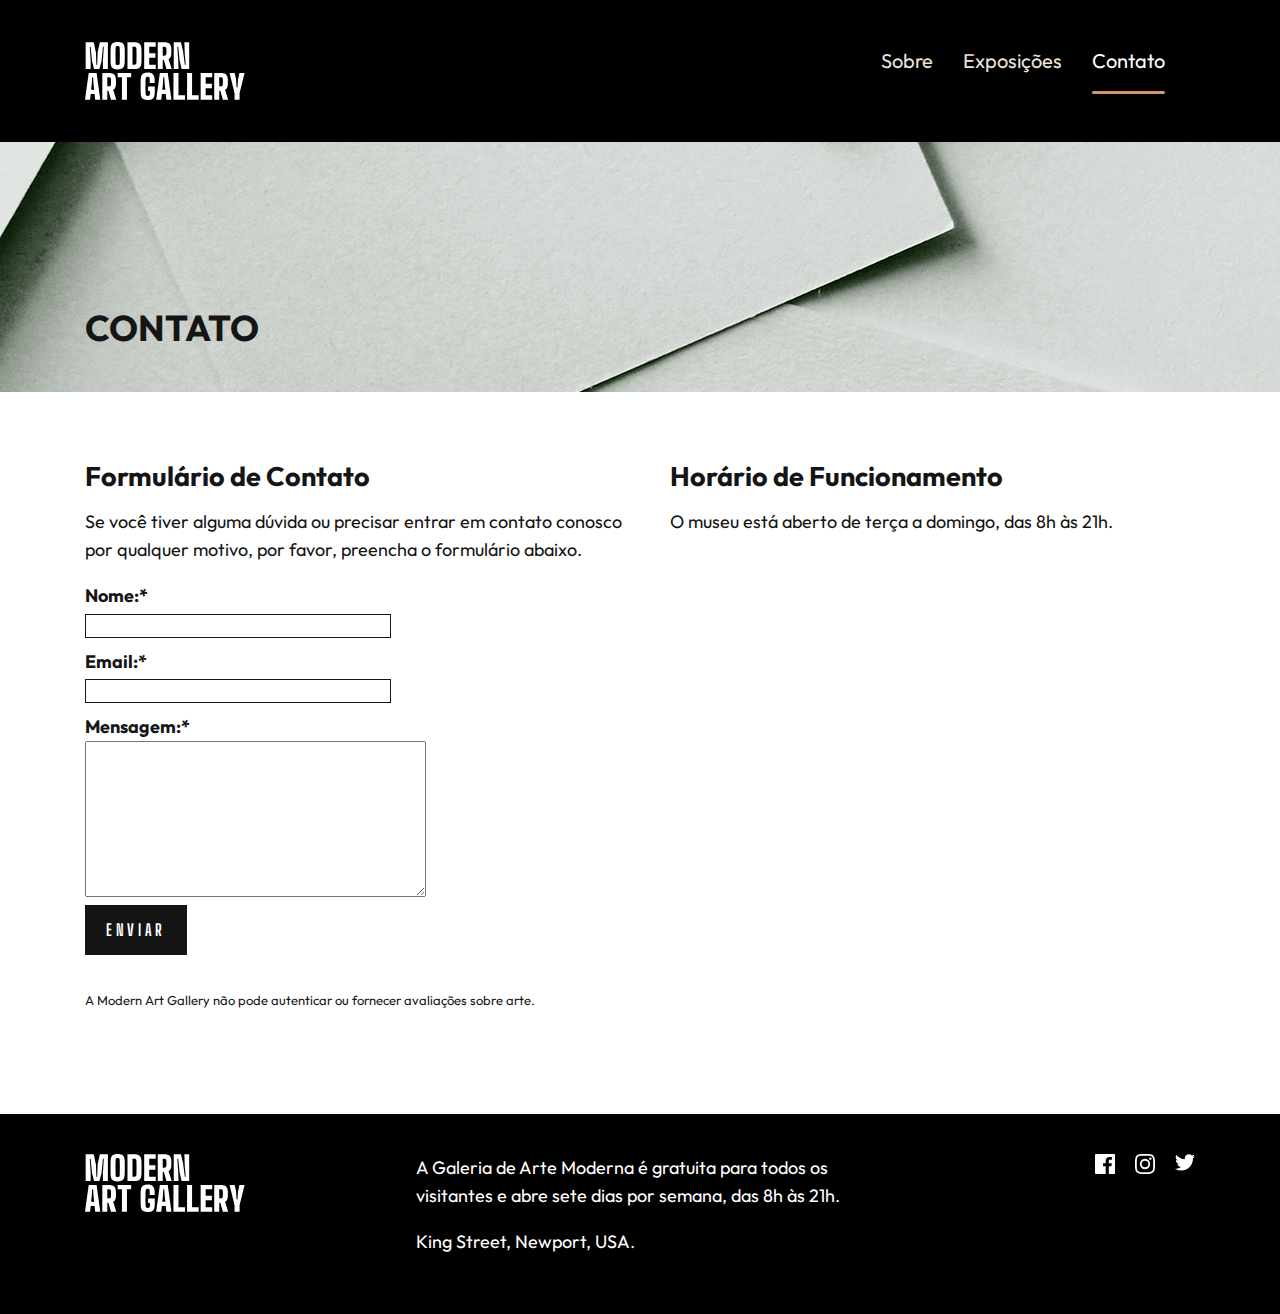
==== contato.html @ 8128df51 "envio ficheiros" ====
<!DOCTYPE html>
<html lang="en">

<head>
  <meta charset="UTF-8">
  <meta name="viewport" content="width=device-width, initial-scale=1.0">
  <link rel="preconnect" href="https://fonts.googleapis.com">
  <link rel="preconnect" href="https://fonts.gstatic.com" crossorigin>
  <link
    href="https://fonts.googleapis.com/css2?family=Big+Shoulders+Display:wght@900&family=Outfit:wght@300&display=swap"
    rel="stylesheet">


  <link rel="stylesheet" href="./assets/css/contact.css">
  <link rel="stylesheet" href="./assets/css/style.css">

  <link rel="icon" type="image/png" sizes="32x32" href="./assets/images/favicon.png">

  <title>Modern Art Gallery - Exposições</title>
</head>

<body>
  <header class="head">
    <div class="container flex">
      <div class="logo">
        <a href="./index.html"><img src="./assets/images/logo.svg" alt="Logo Art Gallery"></a>
      </div>
      <nav class="nav-menu flex">
        <button class="menu-toggle" data-menu="button" aria-expanded="false" aria-controls="menu"></button>
        <ul class="menu flex" data-menu="list" id="menu">
          <li><a href="./sobre.html">Sobre</a></li>
          <li><a href="./exposicoes.html">Exposições</a></li>
          <li><a href="./contato.html">Contato</a></li>
        </ul>
      </nav>
    </div>
  </header>

  <main class="contato-banner-in">
    <div class="container flex">
      <h1>Contato</h1>
    </div>
  </main>

  <section class="">
    <div class="container">

      <div class="contato flex">

        <div class="cont-row">
          <h2>Formulário de Contato</h2>
          <p>Se você tiver alguma dúvida ou precisar entrar em contato conosco por qualquer motivo, por favor, preencha
            o formulário abaixo.</p>


          <form action="">
            <div>
              <label for="nome">Nome:*</label><br>
              <input type="text" name="nome" id="nome" required>
            </div>

            <div>
              <label for="email">Email:*</label><br>
              <input type="email" name="email" id="email" required>
            </div>

            <div>
              <label for="mensagem">Mensagem:*</label><br>
              <textarea id="mensagem" name="mensagem" rows="10" cols="40" required></textarea>
            </div>

            <div>
              <input type="button" value="Enviar" id="enviar">
            </div>
          </form>
          <span class="autenticar">A Modern Art Gallery não pode autenticar ou fornecer avaliações sobre arte.</span>

        </div>

        <div class="cont-row">
          <div class="col-2-right grid">
            <h2>Horário de Funcionamento</h2>
            <p>O museu está aberto de terça a domingo, das 8h às 21h. </p>

            <iframe
              src="https://www.google.com/maps/embed?pb=!1m18!1m12!1m3!1d1777.3038270227792!2d-71.31180523156215!3d41.481367545946256!2m3!1f0!2f0!3f0!3m2!1i1024!2i768!4f13.1!3m3!1m2!1s0x89e5af5d9ad9f351%3A0x9bf38f9aed123934!2s99%20King%20St%2C%20Newport%2C%20RI%2002840%2C%20EUA!5e0!3m2!1spt-PT!2spt!4v1680274424813!5m2!1spt-PT!2spt"
              width="100%" height="450" style="border:0;" loading="lazy"
              referrerpolicy="no-referrer-when-downgrade"></iframe>
          </div>


        </div>
      </div>

    </div>
  </section>




  <footer class="footer">
    <div class="container flex">
      <div class="logo-footer">
        <a href="./index.html"><img src="./assets/images/logo.svg" alt="Logo" width="160" height="58"></a>
      </div>
      <div class="copy">
        <p>A Galeria de Arte Moderna é gratuita para todos os visitantes e abre sete dias por semana, das 8h às 21h.</p>
        <p>King Street, Newport, USA.</p>
      </div>
      <div class="sociais-footer">
        <ul class="sociais flex">
          <li><a href="#"><img src="./assets/images/icon-facebook.svg" alt="Facebook"></a></li>
          <li>
            <a href="#"><img src="./assets/images/icon-instagram.svg" alt="Instagram"></a>
          </li>
          <li>
            <a href="#"><img src="./assets/images/icon-twitter.svg" alt="Twitter"></a>
          </li>
        </ul>
      </div>

    </div>
  </footer>

  <script src="./assets/js/script.js"></script>

</body>

</html>
---- assets/css/contact.css ----
.contato-banner-in{
  margin-bottom: 70px;
  height: 250px;
  max-width: 100%;
  background: url(../images/contato.png);
}

.contato-banner-in > .container{
  height: 80%;
  align-items:flex-end;
  text-transform: uppercase;
}


.contato{
  gap: 30px;
}

form{
  margin-bottom: 30px;
}

input[type=text], input[type=email]{
  min-width: 300px;
  margin-bottom: 10px;
  border: 1px solid var(--black);
  height: 20px;
 }

label{
  font-weight: bold;
}

 input[type=text]:focus {
  border: 5px solid var(--bronze);
}

#enviar{
  font:var(--btn);
  letter-spacing: 3.7px;
  font-weight: bold;
  cursor: pointer;
  background: var(--black);
  padding: 0px 20px;
  height: 50px;
  color: var(--white);
  text-transform: uppercase;
  border: 1px solid transparent;
}

#enviar:hover{
  background-color: var(--bronze);
}

.autenticar{
  font-size: 13px;
}

.cont-row{
  max-width: 50%;
}
---- assets/css/style.css ----
:root {
  --bronze: #d5966c;
  --black: #151515;
  --gray: #444;
  --gray-light: #848484;
  --white: #fff;
  --heading-xl: 6rem/5.5rem 'Big Shoulders Display', cursive;
  --heading-l: 4.375rem/4.375rem 'Big Shoulders Display', cursive;
  /* 70 */
  --heading-m: 3.75rem/3.75rem 'Big Shoulders Display', cursive;
  --body-m: 1.375rem/2rem 'Outfit', sans-serif;
  /* 22 */
  --body-s: 1.125rem/1.75rem 'Outfit', sans-serif;
  /* 20px */
  --btn: bold 1rem/1.75rem 'Big Shoulders Display', cursive;
  /* 20px */
}

body {
  padding: 0;
  margin: 0;
  color: var(--black);
  font: 1.125rem/1.75rem 'Outfit', sans-serif;
  /* 20px */
}

a {
  text-decoration: none;
}

h1,
h2,
h3,
h4 {
  padding: 0;
  margin: 0;
}

img {
  display: block;
}

ul>li {
  list-style: none;
}

.flex {
  display: flex;
}

.grid {
  display: grid;
}

.container {
  max-width: 1110px;
  margin: 0 auto;
  /* background-color: blanchedalmond;
  */
}

.head {
  background-color: #000;
  flex-wrap: wrap;
  padding: 20px 0;
}

.head>.flex {
  justify-content: space-between;
  align-items: center;
}

/*-------------------- MENU -------------------- */
.nav-menu {
  padding: 10px 30px;
}

.menu li {
  margin-left: 30px;
}

.menu li a {
  font: 1.25rem/1rem 'Outfit', sans-serif;
  text-align: center;
  color: #eee2da;
}

.menu li a:hover {
  color: #fff;
}

.menu a::after {
  content: "";
  display: block;
  height: 3px;
  width: 0;
  border-radius: 50px;
  margin-top: 15px;
  background-color: var(--bronze);
}

.menu a:hover::after {
  width: 100%;
  transition: 0.4s ease-in-out;
}

#menu-ativo a::after {
  content: "";
  display: block;
  height: 3px;
  width: 100%;
  border-radius: 50px;
  margin-top: 15px;
  background-color: var(--bronze);
}

#menu-ativo a {
  color: #fff;
}

[data-menu="button"] {
  display: none;
}


/*-------------------- BANNER HOME -------------------- */
.banner {
  background: linear-gradient(to right, var(--black) 50%, #FFF 50%);
}

.banner-container {
  display: grid;
  grid-template-columns: repeat(3, 1fr);
}

.banner-title,
.banner-content {
  padding-top: 190px;
}

.banner-title {
  background-color: var(--black);
  max-width: 285px;
}

.banner-title h1 {
  min-width: 575px;
  background: linear-gradient(to right, var(--black) 50%, #FFF 50%);
  -webkit-background-clip: text;
  -moz-background-clip: text;
  background-clip: text;
  color: transparent;
  filter: invert(100%);
  text-transform: uppercase;
  font: var(--heading-xl);
}

.banner-content {
  font: var(--body-m);
  color: var(--black);
  position: relative;
  left: -20%;
}

.banner-content-txt {
  min-width: 350px;
  color: var(--gray);
}

/*-------------------- BOTÕES -------------------- */
.btn {
  font: var(--btn);
  letter-spacing: 3.7px;
  font-weight: bold;
  cursor: pointer;
  margin-top: 60px;
}

.btn-content {
  background: var(--black);
  padding: 0px 20px;
  height: 50px;
}

.btn-content p {
  color: var(--white);
  align-self: center;
  text-transform: uppercase;
}

.btn-icon {
  width: 40px;
  height: 50px;
  background-color: var(--bronze);
  justify-content: center;
}

.btn-icon img {
  align-self: center;
}

.bg-bronze {
  background-color: var(--bronze);
  transition: 0.2s ease-in;
}

.bg-black {
  background-color: var(--black);
  transition: 0.2s ease-in;
}

/*-------------------- FEATURE -------------------- */
.featured {
  margin-top: 100px;
}

.featured img {
  max-width: 100%;
}

.featured>.grid {
  gap: 30px;
}

.row-1,
.row-2 {
  display: grid;
  grid-template-columns: repeat(3, 1fr);
  gap: 30px;
}

.col-1-left p {
  color: var(--gray);
}

.col-1-left h2 {
  font: var(--heading-m);
  margin-bottom: 30px;
  text-transform: uppercase;
}

.col-1-left p,
.row-2-txt p {
  font: var(--body-m);
}

.col-1-left {
  grid-column: 1/1;
  align-self: center;
}

.col-1-right {
  grid-column: 2/4;
}

.col-2-left {
  grid-column: 1/3;
}

.col-2-right {
  grid-column: 3/4;
  /* gap: 30px; */
}

.col-2-right-txt {
  max-height: 100%;
  max-width: 100%;
  background-color: var(--black);
  color: var(--white);
  align-content: center;
  padding: 20px 45px;
}

.col-2-right-txt h2 {
  font: var(--heading-m);
  text-transform: uppercase;
}

/*-------------------- FOOTER -------------------- */
.footer {
  margin-top: 100px;
  flex-wrap: wrap;
  background-color: #000;
  color: var(--white);
  font: var(--body-s);
  padding: 40px 0;
}

.footer .container {
  justify-content: space-between;
}

.logo-footer {
  align-self: flex-start;
}

.copy {
  max-width: 39ch;
}

.copy p {
  margin-top: 0;
}

.sociais {
  gap: 20px;
  margin: 0;
}

.sociais a:hover {
  filter: sepia(47%) saturate(3902%) hue-rotate(304deg) brightness(88%) contrast(87%);
}

@media screen and (max-width: 1140px) {
  .container {
    max-width: 90%;
    margin: 0 auto;
  }

  .banner-content {
    left: -70%;
  }

  .row-2-txt {
    padding: 20px 35px;
  }

  .col-2-right-txt h2 {
    font: 2.75rem/2.75rem 'Big Shoulders Display', cursive;
    margin-bottom: 0;
  }

  .col-2-right-txt p {
    margin-bottom: 0;
  }
}

@media screen and (max-width: 970px) {
  .banner {
    background: #fff;
  }

  .container.banner-container.grid {
    grid-template-columns: 1fr;
    grid-auto-rows: minmax(90px, auto);
    max-width: 100%;
    min-height: 700px;
    background: url(../images/tablet/image-hero-tablet.jpg) no-repeat;
    padding-left: 40%;
    box-sizing: border-box;
    align-content: center;
  }

  .banner-image {
    display: none;
  }

  .banner-title {
    background-color: transparent;
    max-width: unset;
    order: 1;
    padding-top: 0;
  }

  .banner-content {
    left: 0;
    padding-top: 0;
    order: 2;
    box-sizing: border-box;
  }

  .banner-title h1 {
    min-width: 100%;
    left: 0;
    background: unset;
    -webkit-background-clip: unset;
    -moz-background-clip: unset;
    background-clip: unset;
    color: var(--black);
    filter: invert(0%);
    font: var(--heading-l);
  }

  .banner-content {
    font: var(--body-s);
    max-width: 100%;
    padding: 0 10px;
  }

  .btn {
    margin-top: 30px;
  }

  .row-1,
  .row-2 {
    grid-template-rows: 1fr;
  }

  .col-1-left {
    font: var(--body-s);
  }

  .col-2-right-txt {
    padding: 10px;
    font: var(--body-s);
  }

  .about-row-2 img {
    height: 100%;
  }

  .artwork-image img {
    height: 100%;
  }

  .contato {
    flex-direction: column;
  }

  .contato>.cont-row {
    max-width: 100%;
  }

  .copy {
    max-width: 30ch;
  }

  .copy p {
    margin-top: 0;
    font-size: 16px;
  }
}

@media screen and (max-width: 800px) {
  body {
    font-size: 21px;
  }

  [data-menu="button"] {
    display: block;
    background-color: #000;
    border: none;
  }

  [data-menu="button"]::before {
    content: "";
    display: inline-block;
    height: 2px;
    width: 20px;
    background-color: #fff;
    box-shadow: 0 8px #fff, 0 -8px #fff;
  }

  [data-menu="list"] {
    display: none;
    position: absolute;
    z-index: 900;
    max-width: 100%;
    right: 40px;
    padding-right: 30px;
    background-color: #000;
    padding-top: 10px;
    margin-top: 50px;
    text-align: right;
  }

  .menuMobOn {
    display: block;
  }

  #menu-ativo a::after {
    margin-top: 2px;
    margin-bottom: 15px;
  }

  .menu li {
    font-size: 14px;
  }

  .container.banner-container.grid {
    grid-template-columns: unset;
    grid-auto-rows: unset;
    max-width: unset;
    min-height: unset;
    background: unset;
    padding-left: 0;
    box-sizing: border-box;
    align-content: center;
  }

  .banner {
    background: #fff;
  }

  .banner>.container {
    display: flex;
    flex-direction: column;
  }

  .banner-image {
    display: block;
    order: 1;
    background: url(../images/desktop/image-hero.png) no-repeat center;
    background-size: cover;
    height: 350px;
  }

  .banner-image img {
    display: none;
  }

  .banner-title {
    background: unset;
    order: 2;
    margin-top: 40px;
    margin-left: 5%;
  }

  .banner-title h1 {
    background: unset;
    -webkit-background-clip: unset;
    -moz-background-clip: unset;
    background-clip: unset;
    color: var(--black);
    filter: invert(0%);
  }

  .banner-content {
    order: 3;
    left: 0;
    margin-left: 5%;
    font-size: 22px;
  }

  .banner-title,
  .banner-content {
    padding-top: 0;
  }

  .row-1,
  .row-2 {
    display: flex;
    flex-direction: column;
  }

  .featured {
    margin-top: 110px;
  }

  .col-2-right-txt {
    padding: 25px 15px;
  }

  .container>.about-row-1 {
    grid-template-columns: 1fr;
    gap: 0;
  }

  .exh-row {
    flex-direction: column;
    align-items: center;
    gap: 0px;
  }

  .exh-row>.artwork {
    margin-bottom: 10px;
  }


  .footer .container {
    flex-direction: column;
    padding-top: 30px;
    gap: 30px;
  }

  .sociais {
    padding-left: 0px;
  }
}
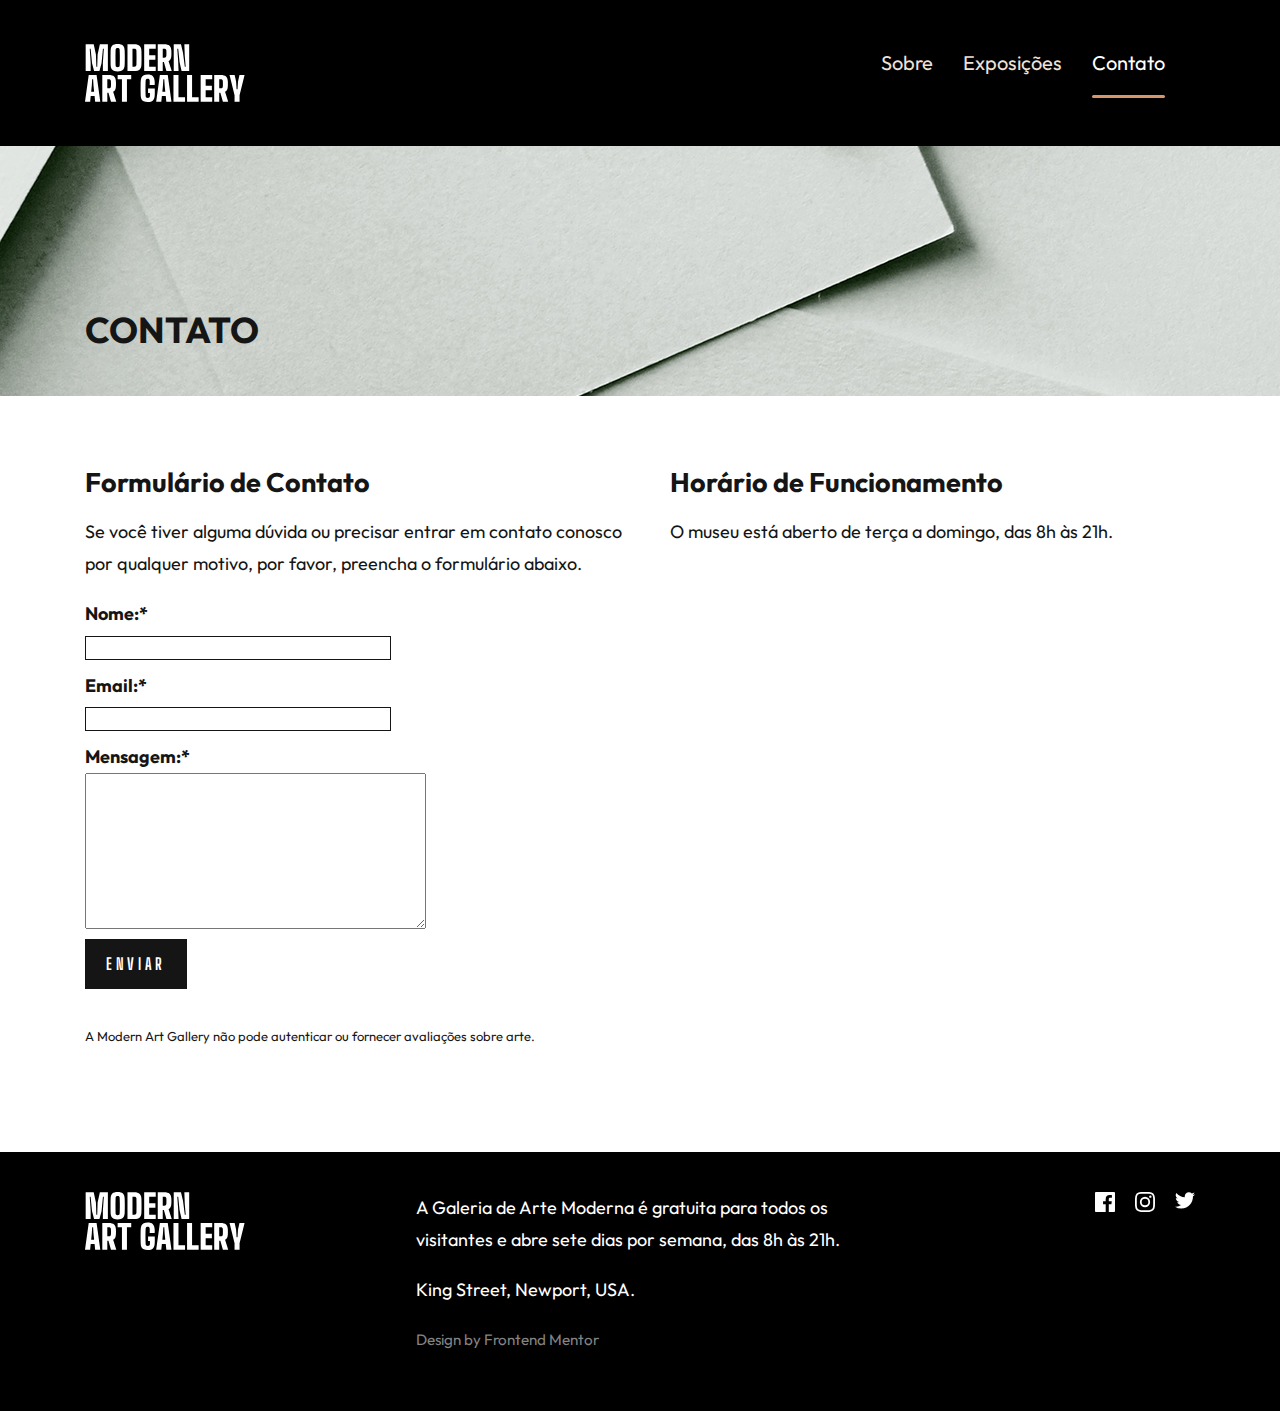
==== commit ab4ac760: "ajustes finais" ====
--- a/contato.html
+++ b/contato.html
@@ -1,129 +1,117 @@
 <!DOCTYPE html>
-<html lang="en">
-
-<head>
-  <meta charset="UTF-8">
-  <meta name="viewport" content="width=device-width, initial-scale=1.0">
-  <link rel="preconnect" href="https://fonts.googleapis.com">
-  <link rel="preconnect" href="https://fonts.gstatic.com" crossorigin>
-  <link
-    href="https://fonts.googleapis.com/css2?family=Big+Shoulders+Display:wght@900&family=Outfit:wght@300&display=swap"
-    rel="stylesheet">
-
-
-  <link rel="stylesheet" href="./assets/css/contact.css">
-  <link rel="stylesheet" href="./assets/css/style.css">
-
-  <link rel="icon" type="image/png" sizes="32x32" href="./assets/images/favicon.png">
-
-  <title>Modern Art Gallery - Exposições</title>
-</head>
-
-<body>
-  <header class="head">
-    <div class="container flex">
-      <div class="logo">
-        <a href="./index.html"><img src="./assets/images/logo.svg" alt="Logo Art Gallery"></a>
+<html lang="pt-BR">
+  <head>
+    <meta charset="UTF-8">
+    <meta name="viewport" content="width=device-width, initial-scale=1.0">
+    <link rel="preconnect" href="https://fonts.googleapis.com">
+    <link rel="preconnect" href="https://fonts.gstatic.com" crossorigin>
+    <link href="https://fonts.googleapis.com/css2?family=Big+Shoulders+Display:wght@900&family=Outfit:wght@300&display=swap" rel="stylesheet">
+    <link rel="stylesheet" href="./assets/css/style.min.css">
+    <link rel="icon" type="image/png" sizes="32x32" href="./assets/images/favicon.png">
+    <title>Modern Art Gallery - Contato</title>  
+    <meta name="description" content="A Modern Art Gallery, fundada como um presente para a nação, serve como um centro de arte visual, educação e cultura.">
+    <meta name="robots" content="index, follow">
+  </head>
+  <body>
+    <header class="head">
+      <div class="container flex">
+        <div class="logo">
+          <a href="./index.html">
+            <img src="./assets/images/logo.svg" alt="Logo Art Gallery">
+          </a>
+        </div>
+        <nav class="nav-menu flex">
+          <button class="menu-toggle" data-menu="button" aria-expanded="false" aria-controls="menu"></button>
+          <ul class="menu flex" data-menu="list" id="menu">
+            <li>
+              <a href="./sobre.html">Sobre</a>
+            </li>
+            <li>
+              <a href="./exposicoes.html">Exposições</a>
+            </li>
+            <li>
+              <a href="./contato.html">Contato</a>
+            </li>
+          </ul>
+        </nav>
       </div>
-      <nav class="nav-menu flex">
-        <button class="menu-toggle" data-menu="button" aria-expanded="false" aria-controls="menu"></button>
-        <ul class="menu flex" data-menu="list" id="menu">
-          <li><a href="./sobre.html">Sobre</a></li>
-          <li><a href="./exposicoes.html">Exposições</a></li>
-          <li><a href="./contato.html">Contato</a></li>
-        </ul>
-      </nav>
-    </div>
-  </header>
-
-  <main class="contato-banner-in">
-    <div class="container flex">
-      <h1>Contato</h1>
-    </div>
-  </main>
-
-  <section class="">
-    <div class="container">
-
-      <div class="contato flex">
-
-        <div class="cont-row">
-          <h2>Formulário de Contato</h2>
-          <p>Se você tiver alguma dúvida ou precisar entrar em contato conosco por qualquer motivo, por favor, preencha
-            o formulário abaixo.</p>
-
-
-          <form action="">
-            <div>
-              <label for="nome">Nome:*</label><br>
-              <input type="text" name="nome" id="nome" required>
+    </header>
+    <main class="contato-banner-in">
+      <div class="container flex">
+        <h1>Contato</h1>
+      </div>
+    </main>
+    <section class="form">
+      <div class="container">
+        <div class="contato flex">
+          <div class="cont-row">
+            <h2>Formulário de Contato</h2>
+            <p>Se você tiver alguma dúvida ou precisar entrar em contato conosco por qualquer motivo, por favor, preencha o formulário abaixo.</p>
+            <form action="">
+              <div>
+                <label for="nome">Nome:*</label>
+                <br>
+                <input type="text" name="nome" id="nome" required>
+              </div>
+              <div>
+                <label for="email">Email:*</label>
+                <br>
+                <input type="email" name="email" id="email" required>
+              </div>
+              <div>
+                <label for="mensagem">Mensagem:*</label>
+                <br>
+                <textarea id="mensagem" name="mensagem" rows="10" cols="40" required></textarea>
+              </div>
+              <div>
+                <input type="button" value="Enviar" id="enviar">
+              </div>
+            </form>
+            <span class="autenticar">A Modern Art Gallery não pode autenticar ou fornecer avaliações sobre arte.</span>
+          </div>
+          <div class="cont-row">
+            <div class="col-2-right grid">
+              <h2>Horário de Funcionamento</h2>
+              <p>O museu está aberto de terça a domingo, das 8h às 21h. </p>
+              <iframe src="https://www.google.com/maps/embed?pb=!1m18!1m12!1m3!1d1777.3038270227792!2d-71.31180523156215!3d41.481367545946256!2m3!1f0!2f0!3f0!3m2!1i1024!2i768!4f13.1!3m3!1m2!1s0x89e5af5d9ad9f351%3A0x9bf38f9aed123934!2s99%20King%20St%2C%20Newport%2C%20RI%2002840%2C%20EUA!5e0!3m2!1spt-PT!2spt!4v1680274424813!5m2!1spt-PT!2spt" width="100%" height="450" style="border:0;" loading="lazy" referrerpolicy="no-referrer-when-downgrade"></iframe>
             </div>
-
-            <div>
-              <label for="email">Email:*</label><br>
-              <input type="email" name="email" id="email" required>
-            </div>
-
-            <div>
-              <label for="mensagem">Mensagem:*</label><br>
-              <textarea id="mensagem" name="mensagem" rows="10" cols="40" required></textarea>
-            </div>
-
-            <div>
-              <input type="button" value="Enviar" id="enviar">
-            </div>
-          </form>
-          <span class="autenticar">A Modern Art Gallery não pode autenticar ou fornecer avaliações sobre arte.</span>
-
-        </div>
-
-        <div class="cont-row">
-          <div class="col-2-right grid">
-            <h2>Horário de Funcionamento</h2>
-            <p>O museu está aberto de terça a domingo, das 8h às 21h. </p>
-
-            <iframe
-              src="https://www.google.com/maps/embed?pb=!1m18!1m12!1m3!1d1777.3038270227792!2d-71.31180523156215!3d41.481367545946256!2m3!1f0!2f0!3f0!3m2!1i1024!2i768!4f13.1!3m3!1m2!1s0x89e5af5d9ad9f351%3A0x9bf38f9aed123934!2s99%20King%20St%2C%20Newport%2C%20RI%2002840%2C%20EUA!5e0!3m2!1spt-PT!2spt!4v1680274424813!5m2!1spt-PT!2spt"
-              width="100%" height="450" style="border:0;" loading="lazy"
-              referrerpolicy="no-referrer-when-downgrade"></iframe>
           </div>
-
-
         </div>
       </div>
-
-    </div>
-  </section>
-
-
-
-
-  <footer class="footer">
-    <div class="container flex">
-      <div class="logo-footer">
-        <a href="./index.html"><img src="./assets/images/logo.svg" alt="Logo" width="160" height="58"></a>
+    </section>
+    <footer class="footer">
+      <div class="container flex">
+        <div class="logo-footer">
+          <a href="./index.html">
+            <img src="./assets/images/logo.svg" alt="Logo Art Gallery" width="160" height="58">
+          </a>
+        </div>
+        <div class="copy">
+          <p>A Galeria de Arte Moderna é gratuita para todos os visitantes e abre sete dias por semana, das 8h às 21h.</p>
+          <p>King Street, Newport, USA.</p>
+          <p class="design">Design by Frontend Mentor</p>
+        </div>
+        <div class="sociais-footer">
+          <ul class="sociais flex">
+            <li>
+              <a href="#">
+                <img src="./assets/images/icon-facebook.svg" alt="Facebook">
+              </a>
+            </li>
+            <li>
+              <a href="#">
+                <img src="./assets/images/icon-instagram.svg" alt="Instagram">
+              </a>
+            </li>
+            <li>
+              <a href="#">
+                <img src="./assets/images/icon-twitter.svg" alt="Twitter">
+              </a>
+            </li>
+          </ul>
+        </div>
       </div>
-      <div class="copy">
-        <p>A Galeria de Arte Moderna é gratuita para todos os visitantes e abre sete dias por semana, das 8h às 21h.</p>
-        <p>King Street, Newport, USA.</p>
-      </div>
-      <div class="sociais-footer">
-        <ul class="sociais flex">
-          <li><a href="#"><img src="./assets/images/icon-facebook.svg" alt="Facebook"></a></li>
-          <li>
-            <a href="#"><img src="./assets/images/icon-instagram.svg" alt="Instagram"></a>
-          </li>
-          <li>
-            <a href="#"><img src="./assets/images/icon-twitter.svg" alt="Twitter"></a>
-          </li>
-        </ul>
-      </div>
-
-    </div>
-  </footer>
-
-  <script src="./assets/js/script.js"></script>
-
-</body>
-
+    </footer>
+    <script src="./assets/js/script.js"></script>
+  </body>
 </html>--- a/assets/css/style.min.css
+++ b/assets/css/style.min.css
@@ -0,0 +1 @@
+.about{margin-top:70px}.about-banner-in{margin-bottom:30px;height:250px;max-width:100%;background:url(../images/about/banner-about.png)}.about-banner-in>.container{height:80%;align-items:flex-end;text-transform:uppercase;color:#fff}.about-row-1,.row-2{display:grid;grid-template-columns:repeat(2,1fr);gap:30px}.about-row-1-left h2{font:var(--heading-m);margin-bottom:30px;text-transform:uppercase}.about-row-2{margin-top:60px;justify-content:space-between;gap:30px}.about-row-2 img{max-width:100%}.about-row-3{font-size:32px;font-weight:700;line-height:1.2;text-align:center;margin-top:60px;justify-content:center}.cite{max-width:60%;font-style:italic;border-top:1px solid #e0e0e0;border-bottom:1px solid #e0e0e0;padding:20px 0}.cite p{font-size:1rem;font-style:normal;margin-top:10px;color:var(--gray-light)}@media screen and (max-width:500px){.about-row-2{flex-direction:column;align-items:center}}.exh-banner-in{margin-bottom:70px;height:250px;max-width:100%;background:url(../images/exhibitions/banner_exib.png)}.exh-banner-in>.container{height:80%;align-items:flex-end;text-transform:uppercase}.exh-row{justify-content:space-between;gap:30px}.artwork{margin-bottom:60px;flex-direction:column}.artwork-image img{max-width:100%;margin-bottom:10px}.artwork-content a{color:var(--black)}.artwork-content a:hover{color:var(--bronze)}.artwork-date{color:var(--gray);margin-top:-2px}.exhibitions-detail>.grid{gap:30px}.ed-content p{margin-top:20px;font:var(--body-s)}.ed-content>.artwork-date{font-weight:bolder}.ed-row-1,.ed-row-2{display:grid;grid-template-columns:1fr 1fr;gap:30px}.ed-col-2-left{grid-column:1/2}.ed-row-1-left{align-content:space-between}.ed-row-2{align-content:space-between}figure{margin:0;padding:0}figcaption{color:var(--gray-light);font-size:.875rem}figure img{max-width:100%}@media screen and (max-width:800px){.ed-row-1,.ed-row-2{grid-template-columns:1fr}.ed-row-1-left{gap:30px}}.contato-banner-in{margin-bottom:70px;height:250px;max-width:100%;background:url(../images/contato.png)}.contato-banner-in>.container{height:80%;align-items:flex-end;text-transform:uppercase}.contato{gap:30px}form{margin-bottom:30px}input[type="text"],input[type="email"]{min-width:300px;margin-bottom:10px;border:1px solid var(--black);height:20px}label{font-weight:700}#enviar{font:var(--btn);letter-spacing:3.7px;font-weight:700;cursor:pointer;background:var(--black);padding:0 20px;height:50px;color:var(--white);text-transform:uppercase;border:1px solid transparent}#enviar:hover{background-color:var(--bronze)}.autenticar{font-size:13px}.cont-row{max-width:50%}:root{--bronze:#d5966c;--black:#151515;--gray:#444;--gray-light:#848484;--white:#fff;--heading-xl:6rem/5.5rem "Big Shoulders Display",cursive;--heading-l:4.375rem/4.375rem "Big Shoulders Display",cursive;--heading-m:3.75rem/3.75rem "Big Shoulders Display",cursive;--body-m:1.375rem/2rem "Outfit",sans-serif;--body-s:1.125rem/2rem "Outfit",sans-serif;--btn:bold 1rem/1.75rem "Big Shoulders Display",cursive}body{padding:0;margin:0;color:var(--black);font:var(--body-s)}a{text-decoration:none}h1,h2,h3,h4{padding:0;margin:0}img{display:block}ul>li{list-style:none}.flex{display:flex}.grid{display:grid}.container{max-width:1110px;margin:0 auto}.head{background-color:#000;flex-wrap:wrap;padding:20px 0}.head>.flex{justify-content:space-between;align-items:center}.nav-menu{padding:10px 30px}.menu li{margin-left:30px}.menu li a{font:1.25rem/1rem "Outfit",sans-serif;text-align:center;color:#eee2da}.menu a::after{content:"";display:block;height:3px;width:0;border-radius:50px;margin-top:15px;background-color:var(--bronze)}.menu a:hover::after{width:100%;transition:0.4s ease-in-out}#menu-ativo a::after{content:"";display:block;height:3px;width:100%;border-radius:50px;margin-top:15px;background-color:var(--bronze)}#menu-ativo a{color:#fff}[data-menu="button"]{display:none}.banner{background:linear-gradient(to right,var(--black) 50%,#fff 50%)}.banner-container{display:grid;grid-template-columns:repeat(3,1fr)}.banner-title,.banner-content{padding-top:190px}.banner-title{background-color:var(--black);max-width:285px}.banner-title h1{min-width:575px;background:linear-gradient(to right,var(--black) 50%,#fff 50%);-webkit-background-clip:text;-moz-background-clip:text;background-clip:text;color:transparent;filter:invert(100%);text-transform:uppercase;font:var(--heading-xl)}.banner-content{font:var(--body-m);color:var(--black);position:relative;left:-20%}.banner-content-txt{max-width:350px;color:var(--gray)}.btn{font:var(--btn);letter-spacing:3.7px;font-weight:700;cursor:pointer;margin-top:60px}.btn-content{background:var(--black);padding:0 20px;height:50px}.btn-content p{color:var(--white);align-self:center;text-transform:uppercase}.btn-icon{width:40px;height:50px;background-color:var(--bronze);justify-content:center}.btn-icon img{align-self:center}.bg-bronze{background-color:var(--bronze);transition:0.2s ease-in}.bg-black{background-color:var(--black);transition:0.2s ease-in}.featured{margin-top:100px}.featured img{max-width:100%}.featured>.grid{gap:30px}.row-1,.row-2{display:grid;grid-template-columns:repeat(3,1fr);gap:30px}.col-1-left p{color:var(--gray)}.col-1-left h2{font:var(--heading-m);margin-bottom:30px;text-transform:uppercase}.col-1-left p,.row-2-txt p{font:var(--body-m)}.col-1-left{grid-column:1/1;align-self:center}.col-1-right{grid-column:2/4}.col-2-left{grid-column:1/3}.col-2-right{grid-column:3/4}.col-2-right-txt{max-height:100%;max-width:100%;background-color:var(--black);color:var(--white);align-content:center;padding:20px 45px}.col-2-right-txt h2{font:var(--heading-m);text-transform:uppercase}.footer{margin-top:100px;flex-wrap:wrap;background-color:#000;color:var(--white);font:var(--body-s);padding:40px 0}.footer .container{justify-content:space-between}.logo-footer{align-self:flex-start}.copy{max-width:39ch}.copy p{margin-top:0}.sociais{gap:20px;margin:0}.sociais a:hover{filter:sepia(47%) saturate(3902%) hue-rotate(304deg) brightness(88%) contrast(87%)}.design{color:#848484;font-size:.95rem}@media screen and (max-width:1140px){.container{max-width:90%;margin:0 auto}.banner-content{left:-70%}.row-2-txt{padding:20px 35px}.col-2-right-txt h2{font:2.75rem/2.75rem "Big Shoulders Display",cursive;margin-bottom:0}.col-2-right-txt p{margin-bottom:0}}@media screen and (max-width:970px){.banner{background:#fff}.container.banner-container.grid{grid-template-columns:1fr;grid-auto-rows:minmax(90px,auto);max-width:100%;min-height:700px;background:url(../images/tablet/image-hero-tablet.jpg) no-repeat;padding-left:40%;box-sizing:border-box;align-content:center}.banner-image{display:none}.banner-title{background-color:transparent;max-width:unset;order:1;padding-top:0}.banner-content{left:0;padding-top:0;order:2;box-sizing:border-box}.banner-title h1{min-width:100%;left:0;background:unset;-webkit-background-clip:unset;-moz-background-clip:unset;background-clip:unset;color:var(--black);filter:invert(0%);font:var(--heading-l)}.banner-content{font:var(--body-s);max-width:100%;padding:0 10px}.btn{margin-top:30px}.row-1,.row-2{grid-template-rows:1fr}.col-1-left{font:var(--body-s)}.col-2-right-txt{padding:10px;font:var(--body-s)}.about-row-2 img{height:100%}.artwork-image img{height:100%}.contato{flex-direction:column}.contato>.cont-row{max-width:100%}.copy{max-width:30ch}.copy p{margin-top:0;font-size:16px}}@media screen and (max-width:800px){body{font-size:21px}[data-menu="button"]{display:block;background-color:#000;border:none}[data-menu="button"]::before{content:"";display:inline-block;height:2px;width:20px;background-color:#fff;box-shadow:0 8px #fff,0 -8px #fff}[data-menu="list"]{display:none;position:absolute;z-index:900;max-width:100%;right:40px;padding-right:30px;background-color:#000;padding-top:10px;margin-top:50px;text-align:right}.menuMobOn{display:block}#menu-ativo a::after{margin-top:2px;margin-bottom:15px}.menu li{font-size:14px}.container.banner-container.grid{grid-template-columns:unset;grid-auto-rows:unset;max-width:unset;min-height:unset;background:unset;padding-left:0;box-sizing:border-box;align-content:center}.banner{background:#fff}.banner>.container{display:flex;flex-direction:column}.banner-image{display:block;order:1;background:url(../images/desktop/image-hero.png) no-repeat center;background-size:cover;height:350px}.banner-image img{display:none}.banner-title{background:unset;order:2;margin-top:40px;margin-left:5%}.banner-title h1{background:unset;-webkit-background-clip:unset;-moz-background-clip:unset;background-clip:unset;color:var(--black);filter:invert(0%)}.banner-content{order:3;left:0;margin-left:5%;font-size:22px}.banner-title,.banner-content{padding-top:0}.row-1,.row-2{display:flex;flex-direction:column}.featured{margin-top:110px}.col-2-right-txt{padding:25px 15px}.container>.about-row-1{grid-template-columns:1fr;gap:0}.exh-row{flex-direction:column;align-items:center;gap:0}.exh-row>.artwork{margin-bottom:10px}.footer .container{flex-direction:column;padding-top:30px;gap:30px}.sociais{padding-left:0}}@media screen and (max-width:500px){.col-2-right-txt h2{font:2.3rem/2.75rem "Big Shoulders Display",cursive;margin-bottom:0}.menu a:hover::after{width:0}#menu-ativo a::after{height:0}}